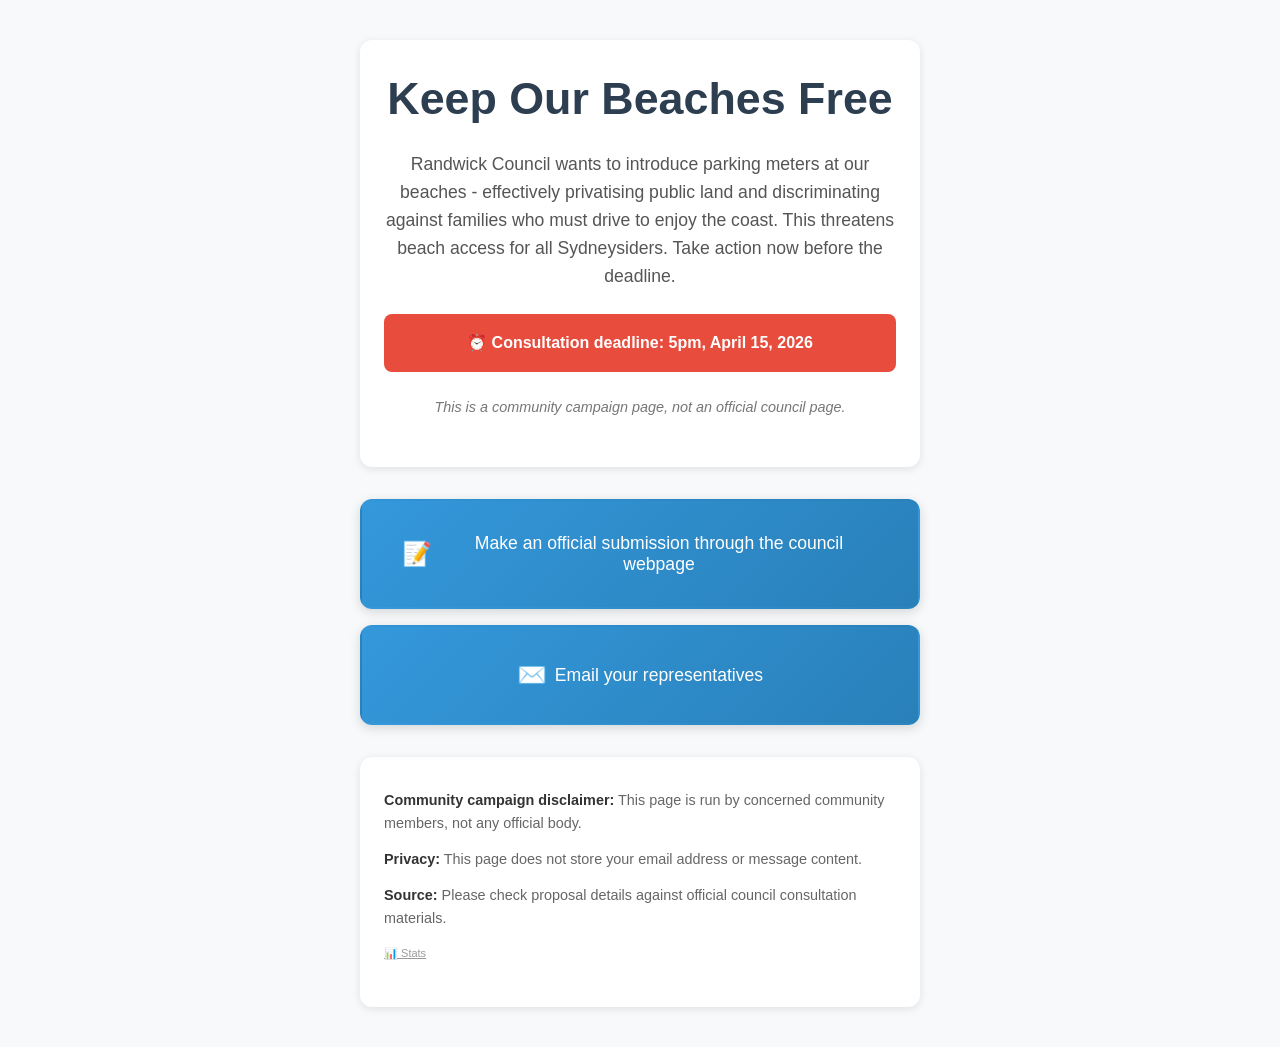
==== index.html @ afe3efcb "Add files via upload" ====
<!DOCTYPE html>
<html lang="en">
<head>
    <meta charset="UTF-8">
    <meta name="viewport" content="width=device-width, initial-scale=1.0">
    <title>Keep Our Beaches Free</title>
    <link rel="stylesheet" href="style.css">
</head>
<body>
    <main class="container">
        <!-- Hero / Intro Section -->
        <header class="hero">
            <h1 id="page-title">Keep Our Beaches Free</h1>
            <p id="hero-intro" class="hero-intro">
                Randwick Council wants to introduce parking meters at our beaches - effectively privatising public land and discriminating against families who must drive to enjoy the coast. This threatens beach access for all Sydneysiders. Take action now before the deadline.
            </p>
            <div class="deadline-banner">
                <strong>⏰ Consultation deadline: <span id="deadline">5pm, April 15, 2026</span></strong>
            </div>
            <p id="disclaimer" class="disclaimer">
                <em>This is a community campaign page, not an official council page.</em>
            </p>
        </header>
        
        <!-- Primary Action Buttons -->
        <section class="primary-actions">
            <button id="official-submission-btn" class="button primary large">
                <span class="button-icon">📝</span>
                <span class="button-text">Make an official submission through the council webpage</span>
            </button>
            <button id="email-action-btn" class="button primary large">
                <span class="button-icon">✉️</span>
                <span class="button-text">Email your representatives</span>
            </button>
        </section>
        
                
        <!-- Location Lookup Section -->
        <section id="location-section" class="location-section" style="display: none;">
            <h2>Find your representatives</h2>
            <p id="location-intro">Select your suburb to see who you can contact:</p>
            
            <div class="lookup-methods">
                <div class="lookup-method">
                    <label for="suburb-select">Select suburb:</label>
                    <select id="suburb-select">
                        <option value="">Choose your suburb...</option>
                    </select>
                </div>
            </div>
            
            <div id="location-results" class="location-results">
                <!-- Results will be populated by JavaScript -->
            </div>
        </section>
        
        <!-- Concern Selection Section -->
        <section id="concern-section" class="concern-section" style="display: none;">
            <h2>What's your main concern?</h2>
            <div class="concern-grid">
                <button class="concern-button" data-concern="access">
                    <span class="concern-icon">🏖️</span>
                    <span class="concern-text">Beach access should stay affordable</span>
                </button>
                <button class="concern-button" data-concern="families">
                    <span class="concern-icon">👨‍👩‍👧‍👦</span>
                    <span class="concern-text">This unfairly affects families and casual visitors</span>
                </button>
                <button class="concern-button" data-concern="streets">
                    <span class="concern-icon">🏠</span>
                    <span class="concern-text">It may push parking pressure into nearby streets</span>
                </button>
                <button class="concern-button" data-concern="business">
                    <span class="concern-icon">🏪</span>
                    <span class="concern-text">It risks harming local businesses and community use</span>
                </button>
                <button class="concern-button" data-concern="alternatives">
                    <span class="concern-icon">💡</span>
                    <span class="concern-text">I support other solutions instead</span>
                </button>
            </div>
        </section>
        
        <!-- Email Action Section -->
        <section id="email-section" class="email-section" style="display: none;">
            <h2>Ready to send your email?</h2>
            <div id="email-preview" class="email-preview">
                <div class="preview-header">
                    <strong>To:</strong> <span id="preview-recipient">-</span><br>
                    <strong>Subject:</strong> <span id="preview-subject">-</span>
                </div>
                <div class="preview-body">
                    <div id="preview-content">-</div>
                </div>
            </div>
            <button id="open-email-btn" class="button primary large action-button">
                <span class="button-icon">✉️</span>
                <span class="button-text">Open email draft</span>
            </button>
        </section>
        
                
        <!-- Footer / Trust Section -->
        <footer class="footer">
            <div class="footer-content">
                <p><strong>Community campaign disclaimer:</strong> This page is run by concerned community members, not any official body.</p>
                <p><strong>Privacy:</strong> This page does not store your email address or message content.</p>
                <p><strong>Source:</strong> Please check proposal details against official council consultation materials.</p>
                <p style="font-size: 11px; color: #999; margin-top: 15px;"><a href="hits.html" style="color: #999;">📊 Stats</a></p>
            </div>
        </footer>
    </main>
    
    <script src="config.js"></script>
    <script src="script.js"></script>
        
    </body>
</html>
---- style.css ----
/* Reset and base styles */
* {
    margin: 0;
    padding: 0;
    box-sizing: border-box;
}

body {
    font-family: -apple-system, BlinkMacSystemFont, 'Segoe UI', Roboto, Oxygen, Ubuntu, Cantarell, sans-serif;
    line-height: 1.6;
    color: #333;
    background-color: #f8f9fa;
}

.container {
    max-width: 600px;
    margin: 0 auto;
    padding: 20px;
}

/* Hide official submission button during email workflow */
.hide-official-submission {
    display: none !important;
}

/* Typography */
h1 {
    font-size: 2.2rem;
    font-weight: 700;
    text-align: center;
    margin-bottom: 1.5rem;
    color: #2c3e50;
    line-height: 1.2;
}

h2 {
    font-size: 1.5rem;
    font-weight: 600;
    margin-bottom: 1rem;
    color: #34495e;
}

p {
    font-size: 1.1rem;
    margin-bottom: 1rem;
    color: #555;
}

/* Hero Section */
.hero {
    text-align: center;
    background: white;
    padding: 2rem 1.5rem;
    border-radius: 12px;
    box-shadow: 0 2px 8px rgba(0,0,0,0.1);
    margin-bottom: 2rem;
}

.hero-intro {
    font-size: 1.1rem;
    margin-bottom: 1.5rem;
    color: #555;
}

.deadline-banner {
    background: #e74c3c;
    color: white;
    padding: 1rem;
    border-radius: 8px;
    margin-bottom: 1.5rem;
    font-weight: 600;
    text-align: center;
}

.disclaimer {
    font-size: 0.9rem;
    color: #777;
    margin-top: 1rem;
}

/* Primary Actions */
.primary-actions {
    display: grid;
    gap: 1rem;
    margin-bottom: 2rem;
}

/* Official Consultation Section */
.consultation-section {
    background: white;
    padding: 2rem 1.5rem;
    border-radius: 12px;
    box-shadow: 0 2px 8px rgba(0,0,0,0.1);
    margin-bottom: 2rem;
}

.consultation-card {
    display: flex;
    align-items: flex-start;
    gap: 1.5rem;
    background: #f8f9fa;
    padding: 1.5rem;
    border-radius: 8px;
    border: 2px solid #e9ecef;
}

.consultation-icon {
    font-size: 2.5rem;
    flex-shrink: 0;
}

.consultation-content {
    flex: 1;
}

.consultation-content h3 {
    font-size: 1.3rem;
    font-weight: 600;
    margin-bottom: 0.8rem;
    color: #2c3e50;
}

.consultation-content p {
    font-size: 1rem;
    margin-bottom: 1.2rem;
    color: #555;
    line-height: 1.5;
}

.consultation-content .button {
    align-self: flex-start;
    text-decoration: none;
}

/* Button styles */
.button {
    display: flex;
    align-items: center;
    justify-content: center;
    background: white;
    color: #333;
    text-decoration: none;
    padding: 1.2rem 1.5rem;
    border-radius: 12px;
    box-shadow: 0 3px 12px rgba(0,0,0,0.15);
    transition: all 0.3s ease;
    border: 2px solid transparent;
    min-height: 80px;
    text-align: center;
    cursor: pointer;
    font-family: inherit;
    font-size: 1rem;
}

.button:hover {
    transform: translateY(-2px);
    box-shadow: 0 5px 20px rgba(0,0,0,0.2);
    border-color: #3498db;
}

.button:active {
    transform: translateY(0);
}

.button.primary {
    background: linear-gradient(135deg, #3498db, #2980b9);
    color: white;
    font-weight: 600;
    font-size: 1.2rem;
}

.button.primary:hover {
    background: linear-gradient(135deg, #2980b9, #21618c);
    border-color: #21618c;
}

.button.large {
    padding: 1.5rem 2rem;
    min-height: 90px;
    font-size: 1.2rem;
}

.button-icon {
    font-size: 1.5rem;
    margin-right: 0.5rem;
    flex-shrink: 0;
}

.button-text {
    font-size: 1.1rem;
    font-weight: 500;
}

/* Location Section */
.location-section {
    background: white;
    padding: 2rem 1.5rem;
    border-radius: 12px;
    box-shadow: 0 2px 8px rgba(0,0,0,0.1);
    margin-bottom: 2rem;
}

.lookup-methods {
    display: flex;
    flex-direction: column;
    gap: 1.5rem;
    margin-bottom: 2rem;
}

.lookup-method {
    display: flex;
    flex-direction: column;
    gap: 0.5rem;
}

.lookup-method label {
    font-weight: 600;
    color: #34495e;
}

.lookup-method input,
.lookup-method select {
    padding: 1rem;
    border: 2px solid #e0e0e0;
    border-radius: 8px;
    font-size: 1rem;
    font-family: inherit;
    transition: border-color 0.3s ease;
}

.lookup-method input:focus,
.lookup-method select:focus {
    outline: none;
    border-color: #3498db;
}

.lookup-divider {
    text-align: center;
    color: #777;
    font-weight: 600;
    position: relative;
}

.lookup-divider::before {
    content: '';
    position: absolute;
    top: 50%;
    left: 0;
    right: 0;
    height: 1px;
    background: #e0e0e0;
    z-index: 0;
}

.lookup-divider::after {
    content: 'OR';
    background: white;
    padding: 0 1rem;
    position: relative;
    z-index: 1;
}

/* Location Results */
.location-results {
    background: #f8f9fa;
    padding: 1.5rem;
    border-radius: 8px;
    border: 2px solid #e9ecef;
}

.result-card {
    background: white;
    border: 2px solid #e0e0e0;
    padding: 1.2rem;
    border-radius: 8px;
    margin-bottom: 1rem;
    cursor: pointer;
    transition: all 0.3s ease;
}

.result-card:hover {
    border-color: #3498db;
    transform: translateY(-1px);
    box-shadow: 0 3px 12px rgba(52, 152, 219, 0.2);
}

.result-card.selected {
    background: linear-gradient(135deg, #3498db, #2980b9);
    color: white;
    border-color: #2980b9;
}

.result-title {
    font-weight: 600;
    margin-bottom: 0.5rem;
}

.result-description {
    font-size: 0.9rem;
    opacity: 0.8;
}

/* Concern Section */
.concern-section {
    background: white;
    padding: 2rem 1.5rem;
    border-radius: 12px;
    box-shadow: 0 2px 8px rgba(0,0,0,0.1);
    margin-bottom: 2rem;
}

.concern-grid {
    display: grid;
    gap: 1rem;
    grid-template-columns: repeat(auto-fit, minmax(280px, 1fr));
}

.concern-button {
    display: flex;
    align-items: flex-start;
    background: white;
    color: #333;
    border: 2px solid #e0e0e0;
    padding: 1.2rem 1rem;
    border-radius: 12px;
    cursor: pointer;
    transition: all 0.3s ease;
    min-height: 80px;
    text-align: left;
    font-size: 1rem;
    font-family: inherit;
}

.concern-button:hover {
    border-color: #3498db;
    transform: translateY(-1px);
    box-shadow: 0 3px 12px rgba(52, 152, 219, 0.2);
}

.concern-button.selected {
    background: linear-gradient(135deg, #3498db, #2980b9);
    color: white;
    border-color: #2980b9;
}

.concern-icon {
    font-size: 1.5rem;
    margin-right: 0.8rem;
    margin-top: 0.1rem;
    flex-shrink: 0;
}

.concern-text {
    font-weight: 500;
    line-height: 1.3;
}

/* Email Section */
.email-section {
    background: white;
    padding: 2rem 1.5rem;
    border-radius: 12px;
    box-shadow: 0 2px 8px rgba(0,0,0,0.1);
    margin-bottom: 2rem;
}

.email-preview {
    background: #f8f9fa;
    border: 2px solid #e9ecef;
    border-radius: 8px;
    padding: 1.5rem;
    margin-bottom: 1.5rem;
    font-size: 0.9rem;
}

.preview-header {
    margin-bottom: 1rem;
    padding-bottom: 1rem;
    border-bottom: 1px solid #e0e0e0;
}

.preview-body {
    line-height: 1.5;
    white-space: pre-wrap;
}

.action-button {
    width: 100%;
    max-width: 400px;
    margin: 0 auto;
}

/* Downloads Section */
.downloads {
    background: white;
    padding: 2rem 1.5rem;
    border-radius: 12px;
    box-shadow: 0 2px 8px rgba(0,0,0,0.1);
    margin-bottom: 2rem;
}

.button-grid {
    display: grid;
    gap: 1rem;
    grid-template-columns: 1fr;
}

/* Footer */
.footer {
    background: white;
    padding: 2rem 1.5rem;
    border-radius: 12px;
    box-shadow: 0 2px 8px rgba(0,0,0,0.1);
    margin-top: 2rem;
}

.footer-content p {
    font-size: 0.9rem;
    margin-bottom: 0.8rem;
    color: #666;
}

.footer-content strong {
    color: #333;
}

/* Responsive design */
@media (min-width: 768px) {
    .container {
        padding: 40px 20px;
    }
    
    h1 {
        font-size: 2.8rem;
    }
    
    .button-grid {
        grid-template-columns: repeat(auto-fit, minmax(250px, 1fr));
    }
    
    .concern-grid {
        grid-template-columns: repeat(auto-fit, minmax(200px, 1fr));
    }
    
    .button {
        padding: 1.5rem 2rem;
        min-height: 90px;
    }
    
    .button.large {
        padding: 2rem 2.5rem;
        min-height: 100px;
    }
    
    .concern-button {
        padding: 1.5rem 1.2rem;
        min-height: 85px;
    }
    
    .lookup-methods {
        flex-direction: row;
        align-items: flex-start;
    }
    
    .lookup-method {
        flex: 1;
    }
    
    .lookup-divider {
        flex-direction: column;
        margin: 0 2rem;
    }
    
    .lookup-divider::before {
        width: 1px;
        height: 100%;
        top: 0;
        left: 50%;
    }
    
    .lookup-divider::after {
        content: 'OR';
        transform: rotate(-90deg);
        margin-top: -1rem;
    }
    
    .consultation-card {
        flex-direction: column;
        text-align: center;
        gap: 1rem;
    }
    
    .consultation-icon {
        font-size: 2rem;
    }
}

@media (max-width: 480px) {
    .container {
        padding: 15px;
    }
    
    h1 {
        font-size: 1.8rem;
    }
    
    h2 {
        font-size: 1.3rem;
    }
    
    p {
        font-size: 1rem;
    }
    
    .hero {
        padding: 1.5rem 1rem;
    }
    
    .button {
        padding: 1rem 1.2rem;
        min-height: 70px;
    }
    
    .button.large {
        padding: 1.2rem 1.5rem;
        min-height: 80px;
        font-size: 1.1rem;
    }
    
    .button-icon {
        font-size: 1.3rem;
        margin-right: 0.4rem;
    }
    
    .button-text {
        font-size: 1rem;
    }
    
    .concern-button {
        padding: 1rem 0.8rem;
        min-height: 70px;
        font-size: 0.95rem;
    }
    
    .concern-icon {
        font-size: 1.3rem;
        margin-right: 0.6rem;
    }
    
    .concern-text {
        font-size: 0.95rem;
    }
    
    .location-section,
    .concern-section,
    .email-section,
    .downloads,
    .footer {
        padding: 1.5rem 1rem;
    }
    
    .deadline-banner {
        padding: 0.8rem;
        font-size: 0.95rem;
    }
}

/* Accessibility */
.button:focus,
.concern-button:focus,
.result-card:focus,
input:focus,
select:focus {
    outline: 3px solid #3498db;
    outline-offset: 2px;
}

/* High contrast mode support */
@media (prefers-contrast: high) {
    .button {
        border: 2px solid #333;
    }
    
    .button.primary {
        border-color: #fff;
    }
    
    .concern-button,
    .result-card {
        border: 2px solid #333;
    }
}

/* Reduced motion support */
@media (prefers-reduced-motion: reduce) {
    .button,
    .concern-button,
    .result-card {
        transition: none;
    }
    
    .button:hover,
    .concern-button:hover,
    .result-card:hover {
        transform: none;
    }
}
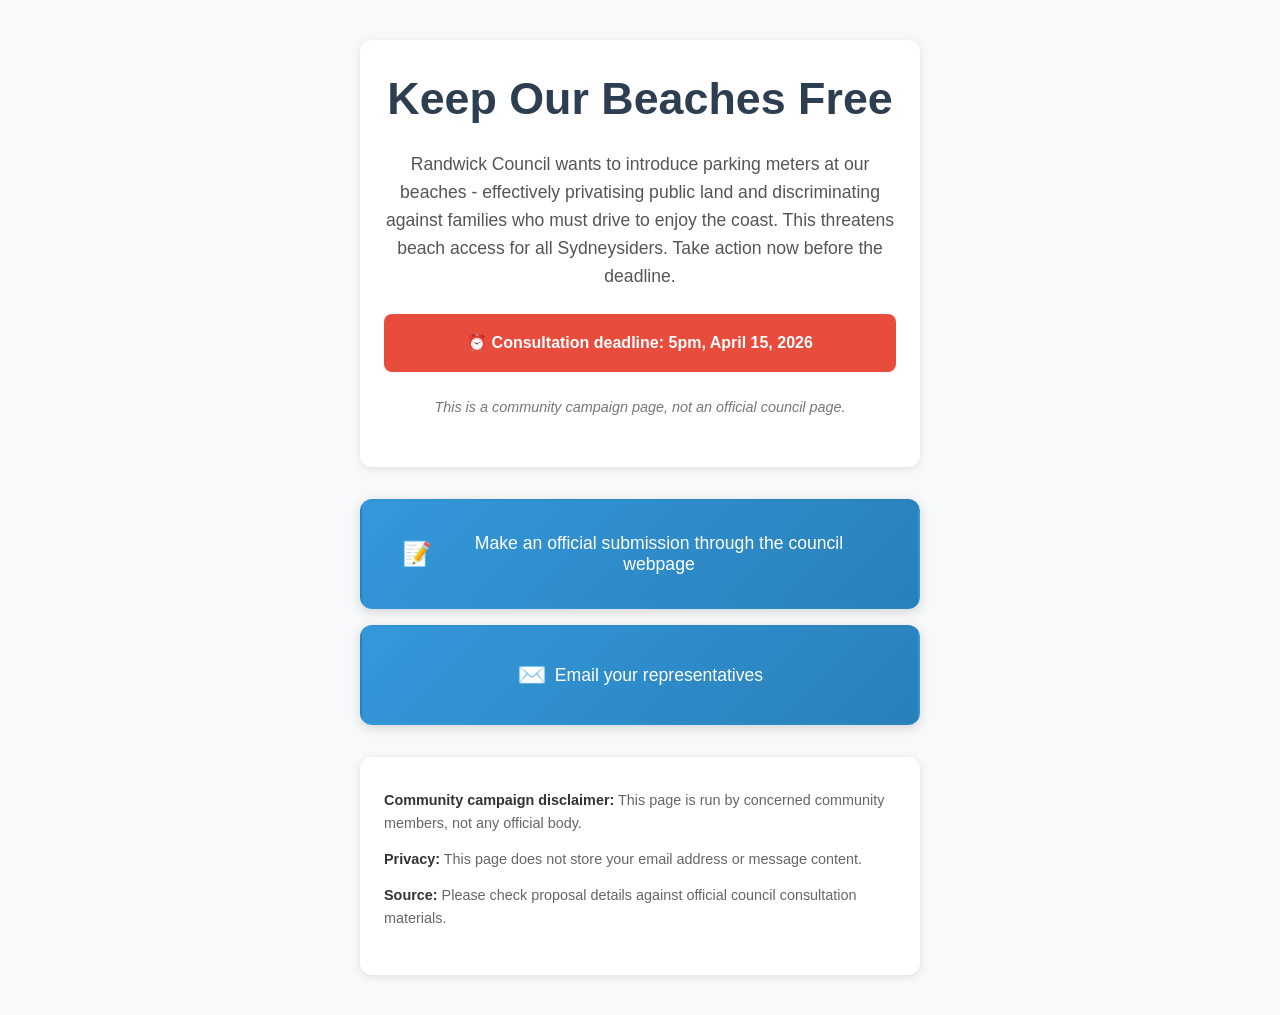
==== commit a1940a1d: "Add files via upload" ====
--- a/index.html
+++ b/index.html
@@ -106,7 +106,6 @@
                 <p><strong>Community campaign disclaimer:</strong> This page is run by concerned community members, not any official body.</p>
                 <p><strong>Privacy:</strong> This page does not store your email address or message content.</p>
                 <p><strong>Source:</strong> Please check proposal details against official council consultation materials.</p>
-                <p style="font-size: 11px; color: #999; margin-top: 15px;"><a href="hits.html" style="color: #999;">📊 Stats</a></p>
             </div>
         </footer>
     </main>
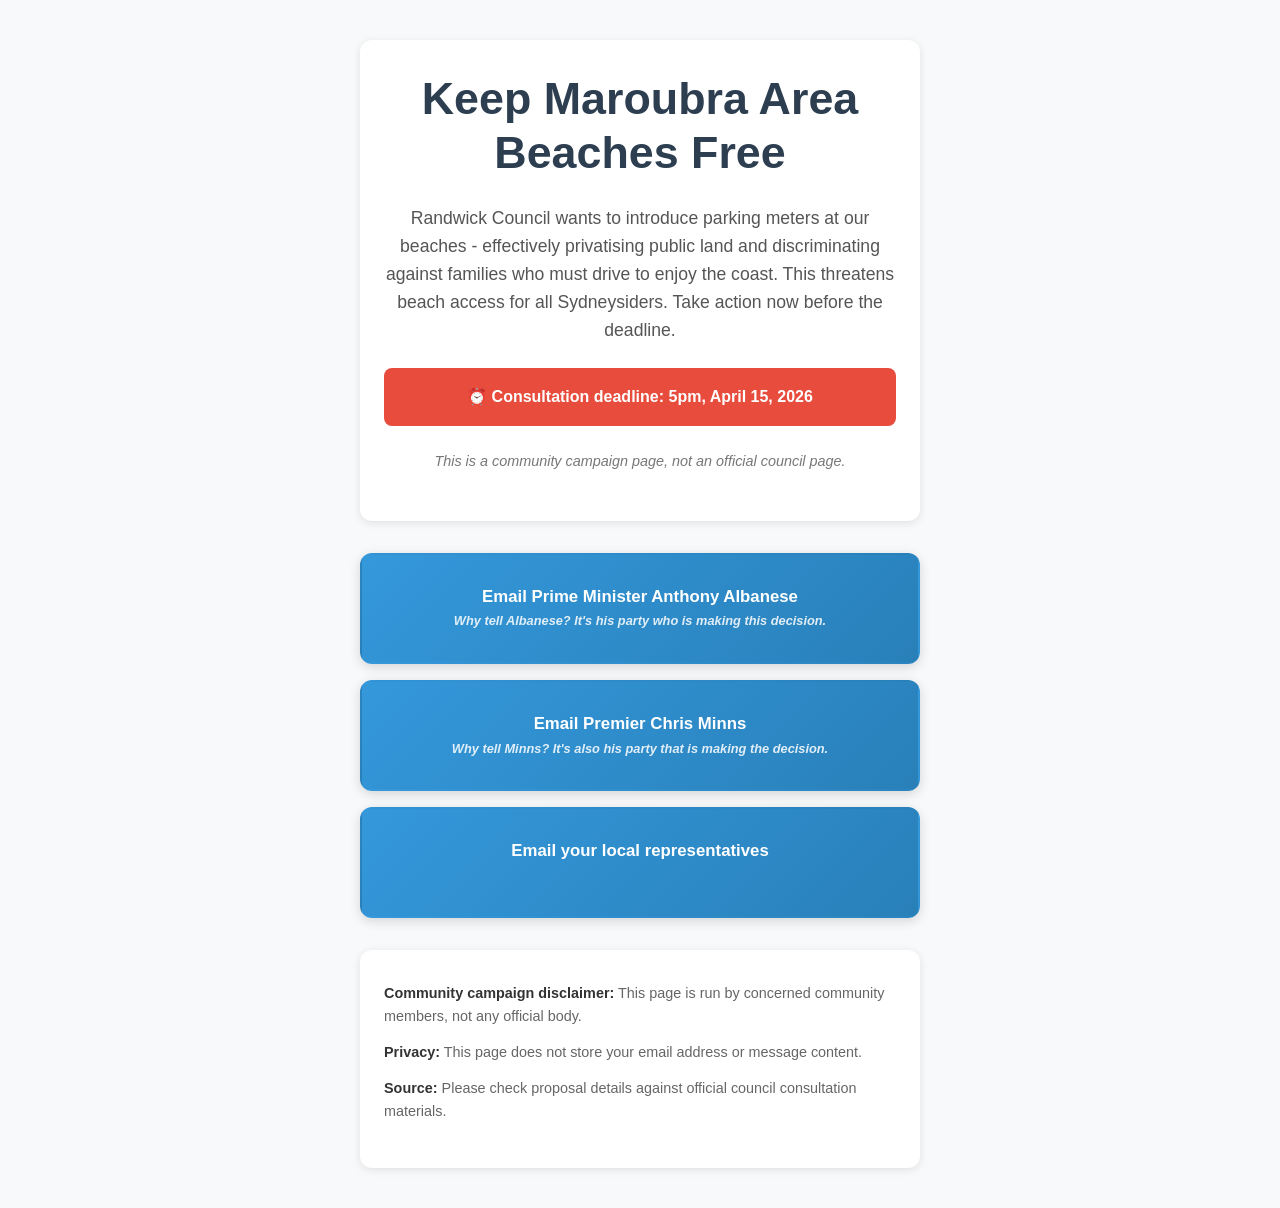
==== commit 91ebadd0: "Add files via upload" ====
--- a/index.html
+++ b/index.html
@@ -3,14 +3,14 @@
 <head>
     <meta charset="UTF-8">
     <meta name="viewport" content="width=device-width, initial-scale=1.0">
-    <title>Keep Our Beaches Free</title>
+    <title>Keep Maroubra Area Beaches Free</title>
     <link rel="stylesheet" href="style.css">
 </head>
 <body>
     <main class="container">
         <!-- Hero / Intro Section -->
         <header class="hero">
-            <h1 id="page-title">Keep Our Beaches Free</h1>
+            <h1 id="page-title">Keep Maroubra Area Beaches Free</h1>
             <p id="hero-intro" class="hero-intro">
                 Randwick Council wants to introduce parking meters at our beaches - effectively privatising public land and discriminating against families who must drive to enjoy the coast. This threatens beach access for all Sydneysiders. Take action now before the deadline.
             </p>
@@ -24,14 +24,32 @@
         
         <!-- Primary Action Buttons -->
         <section class="primary-actions">
-            <button id="official-submission-btn" class="button primary large">
-                <span class="button-icon">📝</span>
-                <span class="button-text">Make an official submission through the council webpage</span>
-            </button>
-            <button id="email-action-btn" class="button primary large">
-                <span class="button-icon">✉️</span>
-                <span class="button-text">Email your representatives</span>
-            </button>
+            <div class="action-button-group">
+                <button id="email-albanese-btn" class="button primary large with-blurb">
+                    <div class="button-content">
+                        <span class="button-text">Email Prime Minister Anthony Albanese</span>
+                        <span class="button-blurb">Why tell Albanese? It's his party who is making this decision.</span>
+                    </div>
+                </button>
+            </div>
+            
+            <div class="action-button-group">
+                <button id="email-minns-btn" class="button primary large with-blurb">
+                    <div class="button-content">
+                        <span class="button-text">Email Premier Chris Minns</span>
+                        <span class="button-blurb">Why tell Minns? It's also his party that is making the decision.</span>
+                    </div>
+                </button>
+            </div>
+            
+            <div class="action-button-group">
+                <button id="email-action-btn" class="button primary large with-blurb">
+                    <div class="button-content">
+                        <span class="button-text">Email your local representatives</span>
+                        <span class="button-blurb">&nbsp;</span>
+                    </div>
+                </button>
+            </div>
         </section>
         
                 
--- a/style.css
+++ b/style.css
@@ -83,6 +83,47 @@
     display: grid;
     gap: 1rem;
     margin-bottom: 2rem;
+}
+
+.action-button-group {
+    display: flex;
+    flex-direction: column;
+    gap: 0.5rem;
+}
+
+.button.with-blurb {
+    min-height: auto;
+    padding: 1.5rem;
+    text-align: center;
+    align-items: center;
+    justify-content: center;
+    gap: 0;
+}
+
+.button-content {
+    display: flex;
+    flex-direction: column;
+    gap: 0.4rem;
+    flex: 1;
+    align-items: center;
+    width: 100%;
+}
+
+.button.with-blurb .button-text {
+    font-weight: 600;
+    font-size: 1.05rem;
+    line-height: 1.2;
+    margin: 0;
+}
+
+.button.with-blurb .button-blurb {
+    font-size: 0.8rem;
+    color: rgba(255, 255, 255, 0.85);
+    font-style: italic;
+    line-height: 1.3;
+    margin: 0;
+    padding: 0;
+    max-width: 100%;
 }
 
 /* Official Consultation Section */
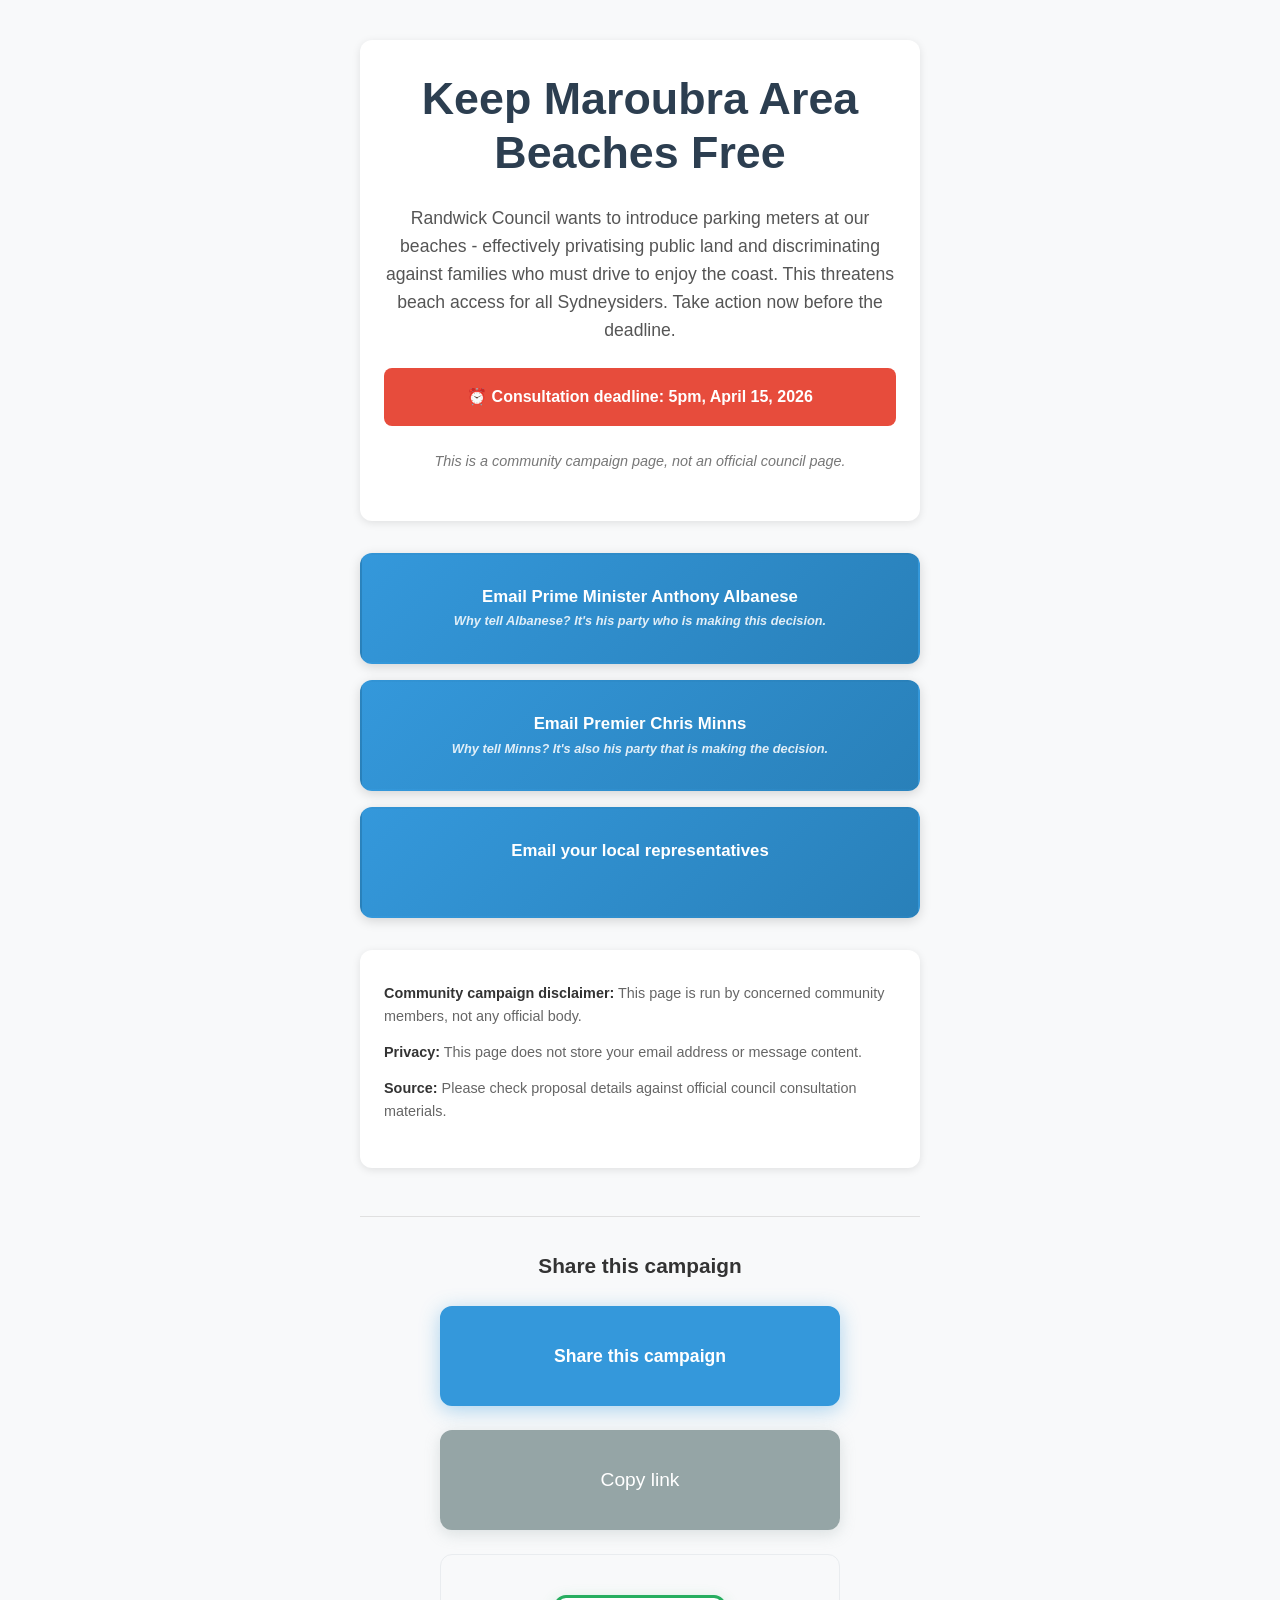
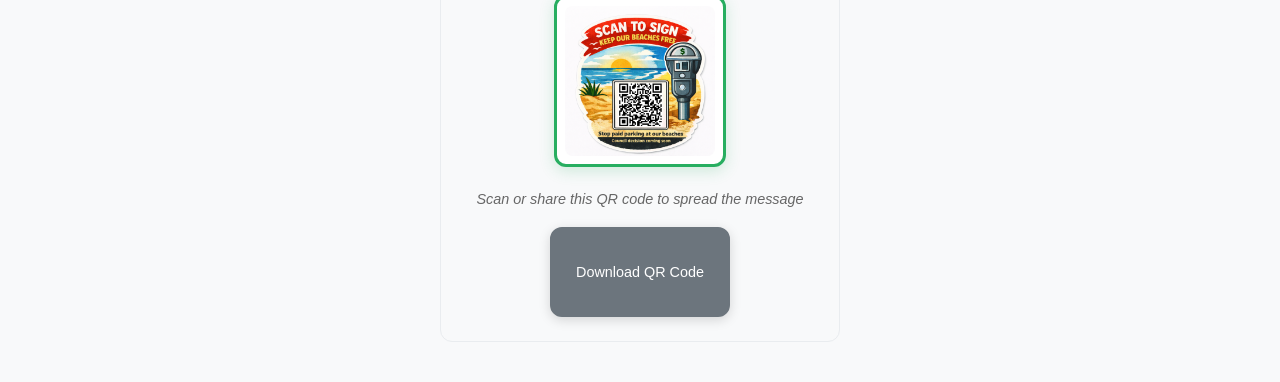
==== commit 8954ba7d: "Add files via upload" ====
--- a/index.html
+++ b/index.html
@@ -77,23 +77,18 @@
             <h2>What's your main concern?</h2>
             <div class="concern-grid">
                 <button class="concern-button" data-concern="access">
-                    <span class="concern-icon">🏖️</span>
                     <span class="concern-text">Beach access should stay affordable</span>
                 </button>
                 <button class="concern-button" data-concern="families">
-                    <span class="concern-icon">👨‍👩‍👧‍👦</span>
                     <span class="concern-text">This unfairly affects families and casual visitors</span>
                 </button>
                 <button class="concern-button" data-concern="streets">
-                    <span class="concern-icon">🏠</span>
                     <span class="concern-text">It may push parking pressure into nearby streets</span>
                 </button>
                 <button class="concern-button" data-concern="business">
-                    <span class="concern-icon">🏪</span>
                     <span class="concern-text">It risks harming local businesses and community use</span>
                 </button>
                 <button class="concern-button" data-concern="alternatives">
-                    <span class="concern-icon">💡</span>
                     <span class="concern-text">I support other solutions instead</span>
                 </button>
             </div>
@@ -112,7 +107,6 @@
                 </div>
             </div>
             <button id="open-email-btn" class="button primary large action-button">
-                <span class="button-icon">✉️</span>
                 <span class="button-text">Open email draft</span>
             </button>
         </section>
@@ -126,6 +120,54 @@
                 <p><strong>Source:</strong> Please check proposal details against official council consultation materials.</p>
             </div>
         </footer>
+        
+        <!-- Spread the Message Section -->
+        <div class="spread-message-section">
+            <h3>Share this campaign</h3>
+            <div class="social-sharing">
+                <!-- Primary Action: Native Share -->
+                <button onclick="shareCampaign()" class="button primary large share-button">
+                    Share this campaign
+                </button>
+                
+                <!-- Secondary Action: Copy Link -->
+                <button onclick="copyLink()" class="button secondary large copy-link-button" id="copyLinkBtn">
+                    Copy link
+                </button>
+                
+                <!-- QR Code Section -->
+                <div class="qr-code-section">
+                    <div class="qr-code-preview">
+                        <a href="Meterless-beaches.png" download="Meterless-beaches.png" class="qr-code-link" title="Click to download QR code">
+                            <img src="Meterless-beaches.png" alt="Keep Maroubra Area Beaches Free - QR Code" class="qr-code-image" id="qrCodeImg">
+                        </a>
+                        <p class="qr-code-caption">Scan or share this QR code to spread the message</p>
+                    </div>
+                    <button onclick="downloadQR()" class="button secondary small download-qr-button">
+                        Download QR Code
+                    </button>
+                </div>
+                
+                <!-- Fallback Share Buttons (hidden by default) -->
+                <div id="fallbackShare" class="fallback-share" style="display:none;">
+                    <p class="fallback-text">Or share on social media:</p>
+                    <div class="social-buttons">
+                        <a href="#" onclick="shareToSocial('facebook')" class="social-button facebook">
+                            Facebook
+                        </a>
+                        <a href="#" onclick="shareToSocial('twitter')" class="social-button twitter">
+                            Twitter
+                        </a>
+                        <a href="#" onclick="shareToSocial('whatsapp')" class="social-button whatsapp">
+                            WhatsApp
+                        </a>
+                        <a href="#" onclick="shareToSocial('telegram')" class="social-button telegram">
+                            Telegram
+                        </a>
+                    </div>
+                </div>
+            </div>
+        </div>
     </main>
     
     <script src="config.js"></script>
--- a/style.css
+++ b/style.css
@@ -92,7 +92,7 @@
 }
 
 .button.with-blurb {
-    min-height: auto;
+    min-height: 80px;
     padding: 1.5rem;
     text-align: center;
     align-items: center;
@@ -488,8 +488,16 @@
         min-height: 90px;
     }
     
+    .button.with-blurb {
+        min-height: 90px;
+    }
+    
     .button.large {
         padding: 2rem 2.5rem;
+        min-height: 100px;
+    }
+    
+    .button.large.with-blurb {
         min-height: 100px;
     }
     
@@ -562,10 +570,18 @@
         min-height: 70px;
     }
     
+    .button.with-blurb {
+        min-height: 70px;
+    }
+    
     .button.large {
         padding: 1.2rem 1.5rem;
         min-height: 80px;
         font-size: 1.1rem;
+    }
+    
+    .button.large.with-blurb {
+        min-height: 80px;
     }
     
     .button-icon {
@@ -621,15 +637,297 @@
     .button {
         border: 2px solid #333;
     }
-    
-    .button.primary {
-        border-color: #fff;
-    }
-    
-    .concern-button,
-    .result-card {
-        border: 2px solid #333;
-    }
+}
+
+/* Spread Message Section */
+.spread-message-section {
+    text-align: center;
+    margin-top: 3rem;
+    padding-top: 2rem;
+    border-top: 1px solid #e0e0e0;
+}
+
+.spread-message-section h3 {
+    margin-bottom: 1.5rem;
+    color: #333;
+    font-size: 1.3rem;
+}
+
+.social-sharing {
+    display: flex;
+    flex-direction: column;
+    align-items: center;
+    gap: 1.5rem;
+    width: 100%;
+    max-width: 400px;
+    margin: 0 auto;
+}
+
+/* Primary Share Button */
+.share-button {
+    width: 100%;
+    background: #3498db !important;
+    color: white !important;
+    border: 2px solid #3498db !important;
+    box-shadow: 0 4px 20px rgba(52, 152, 219, 0.4) !important;
+    transition: all 0.3s ease !important;
+    font-size: 1.1rem !important;
+    padding: 1.2rem 2rem !important;
+}
+
+.share-button:hover {
+    background: #2980b9 !important;
+    border-color: #2980b9 !important;
+    box-shadow: 0 6px 25px rgba(41, 128, 185, 0.6) !important;
+    transform: translateY(-2px) !important;
+}
+
+/* Secondary Copy Link Button */
+.copy-link-button {
+    width: 100%;
+    background: #95a5a6 !important;
+    color: white !important;
+    border: 2px solid #95a5a6 !important;
+    box-shadow: 0 4px 15px rgba(149, 165, 166, 0.3) !important;
+    transition: all 0.3s ease !important;
+}
+
+.copy-link-button:hover {
+    background: #7f8c8d !important;
+    border-color: #7f8c8d !important;
+    box-shadow: 0 6px 20px rgba(127, 140, 141, 0.5) !important;
+    transform: translateY(-1px) !important;
+}
+
+/* QR Code Section (Tertiary) */
+.qr-code-section {
+    text-align: center;
+    padding: 1.5rem;
+    background: #f8f9fa;
+    border-radius: 12px;
+    border: 1px solid #e9ecef;
+    width: 100%;
+}
+
+.qr-code-preview {
+    margin-bottom: 1rem;
+}
+
+.qr-code-image {
+    width: 120px;
+    height: 120px;
+    border-radius: 8px;
+}
+
+.qr-code-caption {
+    margin-top: 0.5rem;
+    font-size: 0.85rem;
+    color: #6c757d;
+    font-style: italic;
+}
+
+.download-qr-button {
+    background: #6c757d !important;
+    color: white !important;
+    border: 2px solid #6c757d !important;
+    font-size: 0.9rem !important;
+    padding: 0.8rem 1.5rem !important;
+}
+
+.download-qr-button:hover {
+    background: #5a6268 !important;
+    border-color: #5a6268 !important;
+    transform: translateY(-1px) !important;
+}
+
+/* Fallback Share Section */
+.fallback-share {
+    text-align: center;
+    width: 100%;
+    padding: 1.5rem;
+    background: #fff3cd;
+    border-radius: 12px;
+    border: 1px solid #ffeaa7;
+}
+
+.fallback-text {
+    margin: 0 0 1rem 0;
+    font-size: 0.9rem;
+    color: #856404;
+    font-weight: 500;
+}
+
+.social-buttons {
+    display: flex;
+    flex-wrap: wrap;
+    justify-content: center;
+    gap: 0.8rem;
+}
+
+@media (max-width: 768px) {
+    .social-sharing {
+        max-width: 300px;
+    }
+    
+    .social-buttons {
+        max-width: 250px;
+    }
+    
+    .social-button {
+        flex: 1 1 calc(50% - 0.4rem);
+        min-width: 100px;
+        font-size: 0.8rem;
+        padding: 0.6rem 1rem;
+    }
+}
+
+.qr-code-preview {
+    text-align: center;
+    margin: 1rem 0;
+}
+
+.qr-code-link {
+    display: inline-block;
+    text-decoration: none;
+    border: 3px solid #27ae60;
+    border-radius: 12px;
+    padding: 8px;
+    background: white;
+    transition: all 0.3s ease;
+    box-shadow: 0 4px 15px rgba(39, 174, 96, 0.2);
+}
+
+.qr-code-link:hover {
+    transform: scale(1.05);
+    box-shadow: 0 6px 20px rgba(39, 174, 96, 0.3);
+    border-color: #229954;
+}
+
+.qr-code-image {
+    width: 150px;
+    height: 150px;
+    display: block;
+    border-radius: 8px;
+}
+
+.qr-code-caption {
+    margin-top: 0.8rem;
+    font-size: 0.9rem;
+    color: #666;
+    font-style: italic;
+}
+
+.social-buttons {
+    display: flex;
+    flex-wrap: wrap;
+    justify-content: center;
+    gap: 1rem;
+    max-width: 500px;
+}
+
+@media (max-width: 768px) {
+    .social-buttons {
+        max-width: 300px;
+    }
+    
+    .social-button {
+        flex: 1 1 calc(50% - 0.5rem);
+        min-width: 120px;
+        justify-content: center;
+    }
+}
+
+.social-button {
+    display: flex;
+    align-items: center;
+    gap: 0.5rem;
+    padding: 0.8rem 1.2rem;
+    border-radius: 8px;
+    text-decoration: none;
+    font-weight: 500;
+    font-size: 0.9rem;
+    transition: all 0.3s ease;
+    border: none;
+    cursor: pointer;
+}
+
+.social-icon {
+    font-size: 1.1rem;
+}
+
+.social-button.facebook {
+    background: #1877f2;
+    color: white;
+}
+
+.social-button.facebook:hover {
+    background: #166fe5;
+    transform: translateY(-2px);
+}
+
+.social-button.twitter {
+    background: #1da1f2;
+    color: white;
+}
+
+.social-button.twitter:hover {
+    background: #1a91da;
+    transform: translateY(-2px);
+}
+
+.social-button.whatsapp {
+    background: #25d366;
+    color: white;
+}
+
+.social-button.whatsapp:hover {
+    background: #22c857;
+    transform: translateY(-2px);
+}
+
+.social-button.telegram {
+    background: #0088cc;
+    color: white;
+}
+
+.social-button.telegram:hover {
+    background: #0077bb;
+    transform: translateY(-2px);
+}
+
+.spread-message-section .button {
+    display: inline-flex;
+    text-decoration: none;
+}
+
+.upload-button {
+    background: #3498db !important;
+    color: white !important;
+    border: 2px solid #3498db !important;
+    box-shadow: 0 4px 20px rgba(52, 152, 219, 0.4) !important;
+    transition: all 0.3s ease !important;
+}
+
+.upload-button:hover {
+    background: #2980b9 !important;
+    border-color: #2980b9 !important;
+    box-shadow: 0 6px 25px rgba(41, 128, 185, 0.6) !important;
+    transform: translateY(-2px) !important;
+}
+
+.spread-button {
+    background: #27ae60 !important;
+    color: white !important;
+    border: 2px solid #27ae60 !important;
+    box-shadow: 0 4px 20px rgba(39, 174, 96, 0.4) !important;
+    transition: all 0.3s ease !important;
+}
+
+.spread-button:hover {
+    background: #229954 !important;
+    border-color: #229954 !important;
+    box-shadow: 0 6px 25px rgba(34, 153, 84, 0.6) !important;
+    transform: translateY(-2px) !important;
 }
 
 /* Reduced motion support */
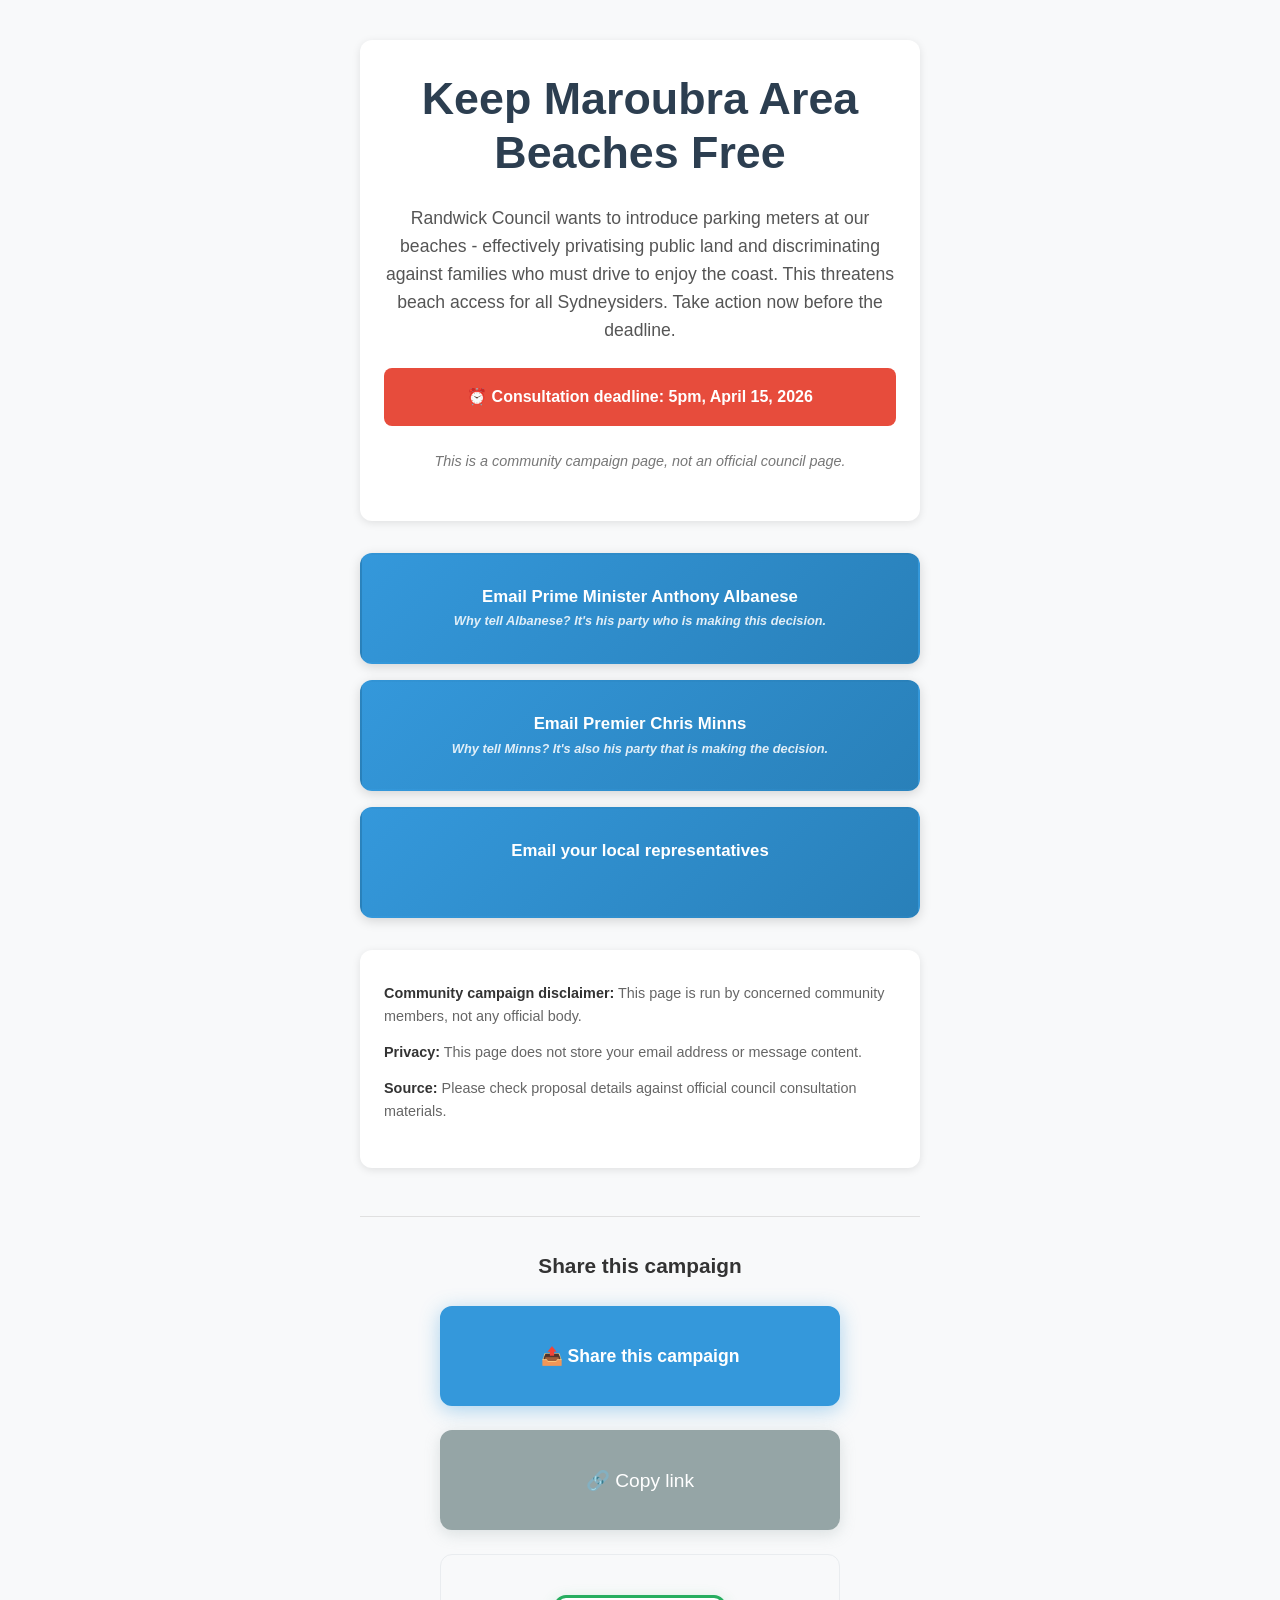
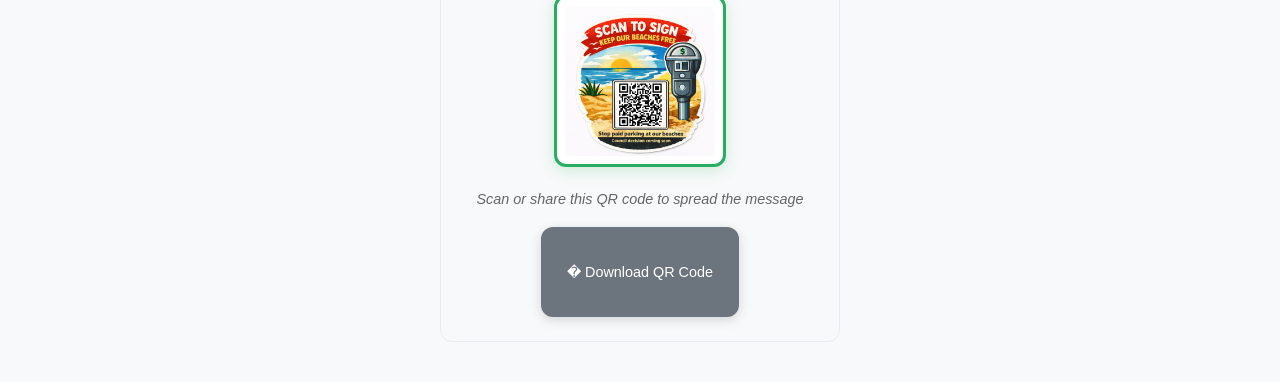
==== commit 4c06cca6: "Add files via upload" ====
--- a/index.html
+++ b/index.html
@@ -77,18 +77,23 @@
             <h2>What's your main concern?</h2>
             <div class="concern-grid">
                 <button class="concern-button" data-concern="access">
+                    <span class="concern-icon">🏖️</span>
                     <span class="concern-text">Beach access should stay affordable</span>
                 </button>
                 <button class="concern-button" data-concern="families">
+                    <span class="concern-icon">👨‍👩‍👧‍👦</span>
                     <span class="concern-text">This unfairly affects families and casual visitors</span>
                 </button>
                 <button class="concern-button" data-concern="streets">
+                    <span class="concern-icon">🏠</span>
                     <span class="concern-text">It may push parking pressure into nearby streets</span>
                 </button>
                 <button class="concern-button" data-concern="business">
+                    <span class="concern-icon">🏪</span>
                     <span class="concern-text">It risks harming local businesses and community use</span>
                 </button>
                 <button class="concern-button" data-concern="alternatives">
+                    <span class="concern-icon">💡</span>
                     <span class="concern-text">I support other solutions instead</span>
                 </button>
             </div>
@@ -127,12 +132,12 @@
             <div class="social-sharing">
                 <!-- Primary Action: Native Share -->
                 <button onclick="shareCampaign()" class="button primary large share-button">
-                    Share this campaign
+                    📤 Share this campaign
                 </button>
                 
                 <!-- Secondary Action: Copy Link -->
                 <button onclick="copyLink()" class="button secondary large copy-link-button" id="copyLinkBtn">
-                    Copy link
+                    🔗 Copy link
                 </button>
                 
                 <!-- QR Code Section -->
@@ -144,7 +149,7 @@
                         <p class="qr-code-caption">Scan or share this QR code to spread the message</p>
                     </div>
                     <button onclick="downloadQR()" class="button secondary small download-qr-button">
-                        Download QR Code
+                        � Download QR Code
                     </button>
                 </div>
                 
@@ -153,15 +158,19 @@
                     <p class="fallback-text">Or share on social media:</p>
                     <div class="social-buttons">
                         <a href="#" onclick="shareToSocial('facebook')" class="social-button facebook">
+                            <span class="social-icon">📘</span>
                             Facebook
                         </a>
                         <a href="#" onclick="shareToSocial('twitter')" class="social-button twitter">
+                            <span class="social-icon">🐦</span>
                             Twitter
                         </a>
                         <a href="#" onclick="shareToSocial('whatsapp')" class="social-button whatsapp">
+                            <span class="social-icon">💬</span>
                             WhatsApp
                         </a>
                         <a href="#" onclick="shareToSocial('telegram')" class="social-button telegram">
+                            <span class="social-icon">✈️</span>
                             Telegram
                         </a>
                     </div>
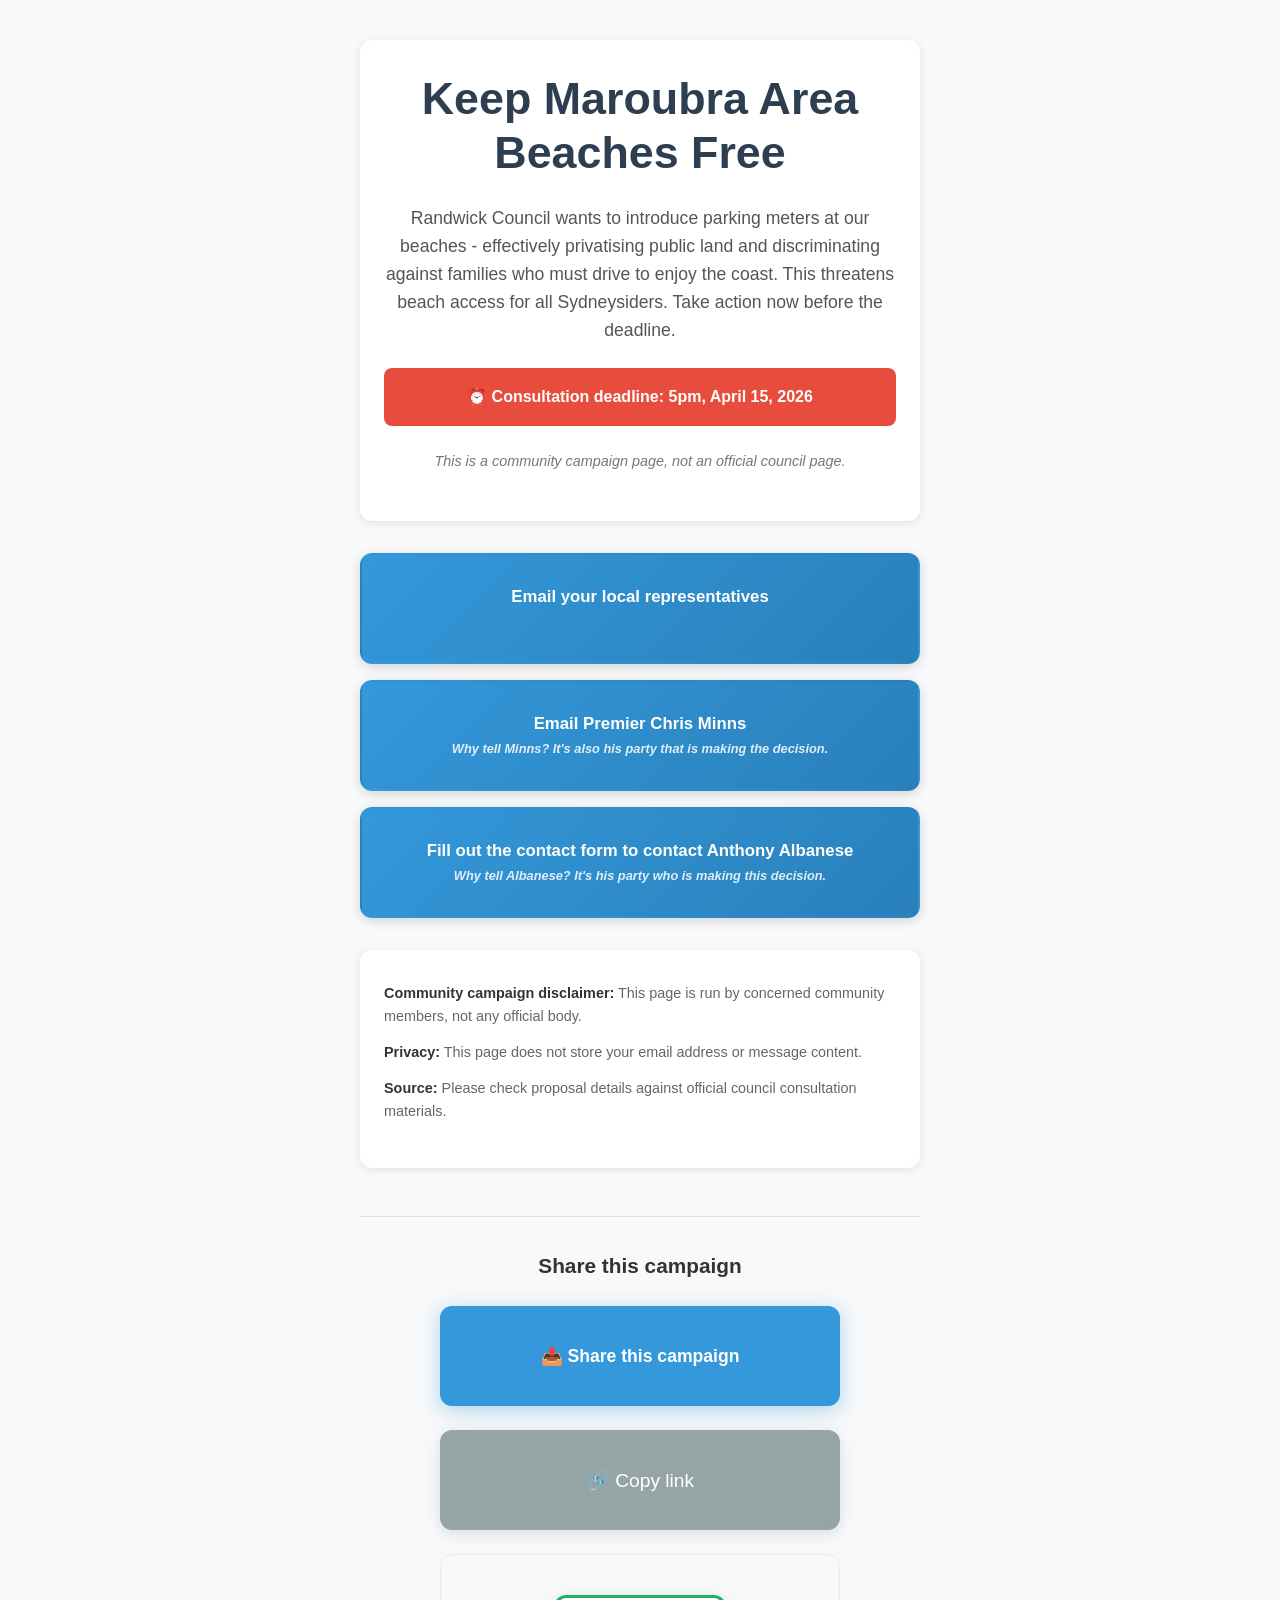
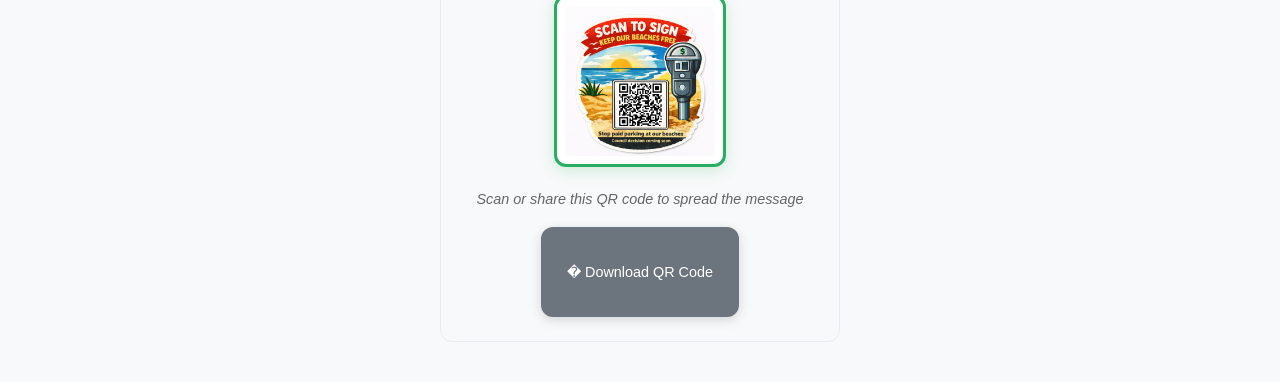
==== commit e5a06791: "Add files via upload" ====
--- a/index.html
+++ b/index.html
@@ -25,10 +25,10 @@
         <!-- Primary Action Buttons -->
         <section class="primary-actions">
             <div class="action-button-group">
-                <button id="email-albanese-btn" class="button primary large with-blurb">
+                <button id="email-action-btn" class="button primary large with-blurb">
                     <div class="button-content">
-                        <span class="button-text">Email Prime Minister Anthony Albanese</span>
-                        <span class="button-blurb">Why tell Albanese? It's his party who is making this decision.</span>
+                        <span class="button-text">Email your local representatives</span>
+                        <span class="button-blurb">&nbsp;</span>
                     </div>
                 </button>
             </div>
@@ -43,10 +43,10 @@
             </div>
             
             <div class="action-button-group">
-                <button id="email-action-btn" class="button primary large with-blurb">
+                <button id="email-albanese-btn" class="button primary large with-blurb">
                     <div class="button-content">
-                        <span class="button-text">Email your local representatives</span>
-                        <span class="button-blurb">&nbsp;</span>
+                        <span class="button-text">Fill out the contact form to contact Anthony Albanese</span>
+                        <span class="button-blurb">Why tell Albanese? It's his party who is making this decision.</span>
                     </div>
                 </button>
             </div>
